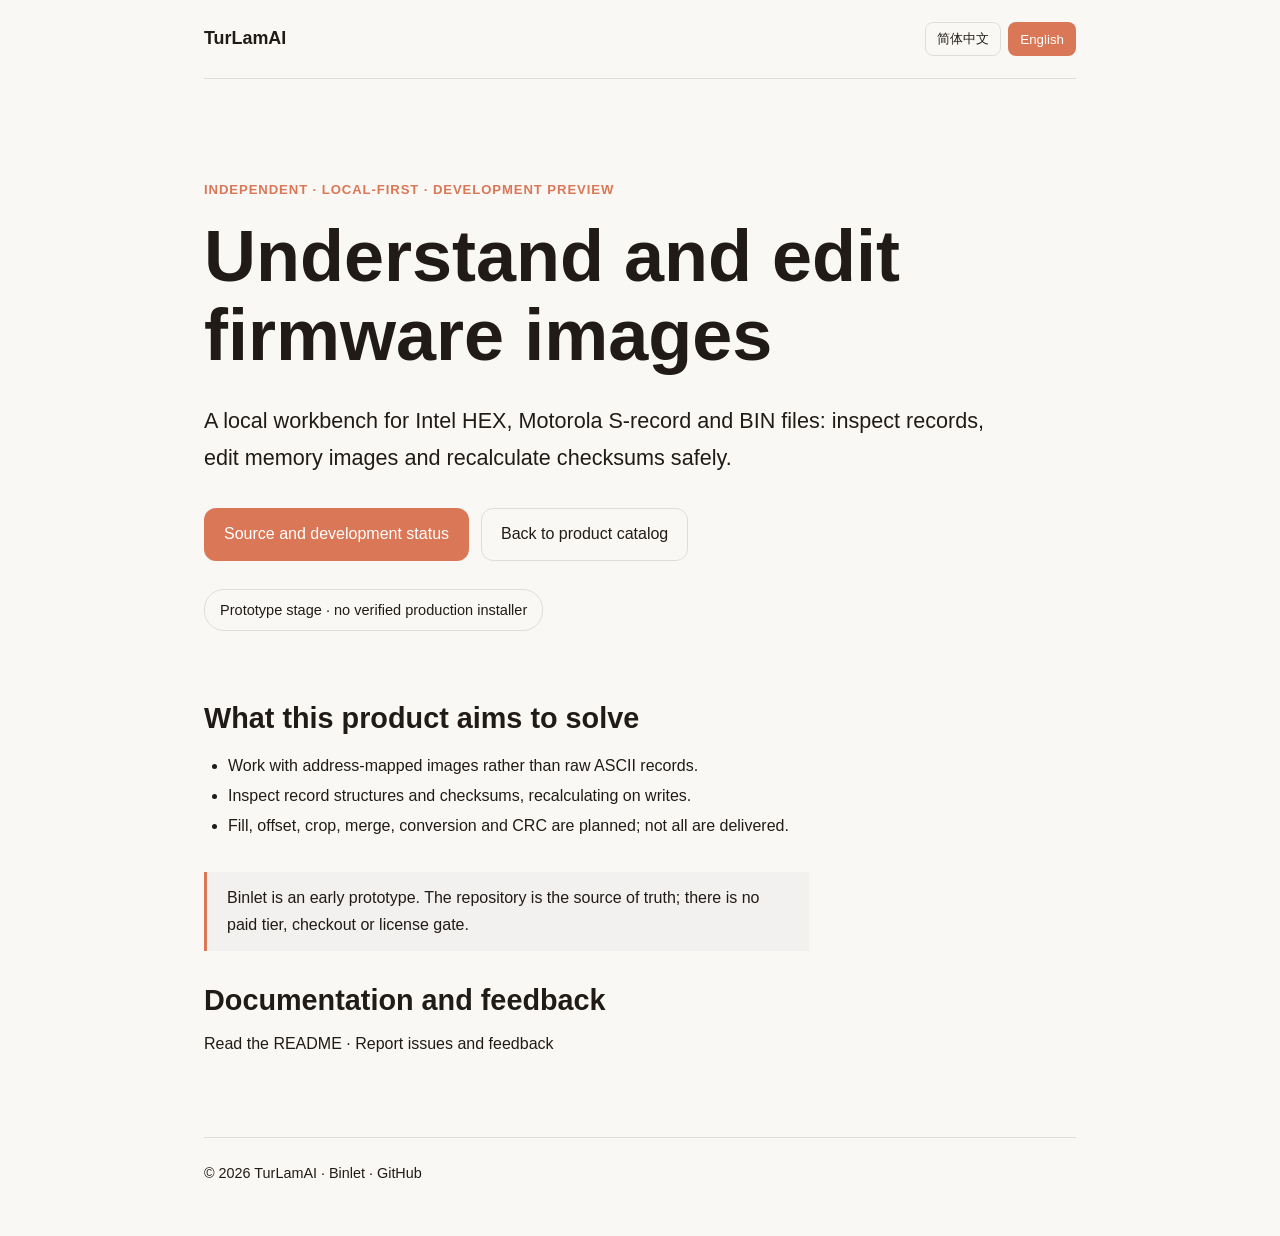
==== products/binlet/index.html @ 2355eacb "feat(site): launch Binlet product page under concise brand and URL" ====
<!DOCTYPE html>
<html lang="zh-CN" data-kit-id="binlet"><head><meta charset="utf-8"><meta name="viewport" content="width=device-width, initial-scale=1"><meta name="theme-color" content="#D97757">
<title>Binlet — Understand and edit firmware images</title><meta name="description" content="A local workbench for Intel HEX, Motorola S-record and BIN files: inspect records, edit memory images and recalculate checksums safely."><link rel="canonical" href="https://jrtx.site/products/binlet/"><meta property="og:type" content="website"><meta property="og:title" content="Binlet"><meta property="og:description" content="A local workbench for Intel HEX, Motorola S-record and BIN files: inspect records, edit memory images and recalculate checksums safely.">
<link rel="stylesheet" href="../../family.css"><link rel="stylesheet" href="../../site.css">
<style>body{min-height:100vh}.product-inner{max-width:920px;margin:auto;padding:0 24px}.product-nav{display:flex;align-items:center;justify-content:space-between;gap:24px;padding:22px 0;border-bottom:1px solid var(--kit-border, #ddd)}.product-nav a{text-decoration:none}.product-nav strong{font-size:1.12rem}.langs{display:flex;gap:7px}.langs button{border:1px solid var(--kit-border,#aaa);color:inherit;background:transparent;border-radius:8px;padding:7px 11px;cursor:pointer}.langs button[aria-pressed="true"]{background:var(--kit-accent,#d97757);color:white;border-color:transparent}.language-panel{padding:clamp(48px,8vw,100px) 0 80px}.language-panel[hidden]{display:none}.eyebrow{font-size:.82rem;letter-spacing:.07em;text-transform:uppercase;color:var(--kit-accent,#c46045);font-weight:600}.language-panel h1{font-size:clamp(2.3rem,6vw,4.5rem);line-height:1.1;max-width:18ch;margin:16px 0 28px}.lead{font-size:clamp(1.07rem,2vw,1.35rem);line-height:1.7;max-width:68ch}.actions{display:flex;gap:12px;flex-wrap:wrap;margin:32px 0 24px}.actions a{border:1px solid var(--kit-border,#aaa);border-radius:12px;padding:12px 19px;text-decoration:none}.actions .primary{background:var(--kit-accent,#d97757);border-color:transparent;color:#fff}.status{font-size:.91rem;display:inline-block;border:1px solid var(--kit-border,#aaa);border-radius:20px;padding:8px 15px;margin:4px 0 42px}.language-panel h2{font-size:clamp(1.35rem,3vw,1.8rem);margin:28px 0 14px}.language-panel ul{padding-left:24px;line-height:1.85;max-width:68ch}.notice{max-width:68ch;margin:32px 0;border-left:3px solid var(--kit-accent,#d97757);padding:12px 20px;line-height:1.7;background:rgba(128,128,128,.06)}.product-footer{border-top:1px solid var(--kit-border,#ddd);padding:24px 0 50px;font-size:.9rem}a:focus-visible,button:focus-visible{outline:3px solid var(--kit-accent,#d97757);outline-offset:3px}@media(prefers-reduced-motion:reduce){*{scroll-behavior:auto!important}}</style>
<script>try{document.documentElement.dataset.theme=localStorage.getItem("turlamai-theme")|| (matchMedia("(prefers-color-scheme: dark)").matches?"dark":"light")}catch(e){document.documentElement.dataset.theme="light"}</script>
</head><body><div class="product-inner"><header class="product-nav"><a href="https://jrtx.site/"><strong>TurLamAI</strong></a><nav class="langs" aria-label="Language"><button type="button" data-lang="zh" aria-pressed="true">简体中文</button><button type="button" data-lang="en" aria-pressed="false">English</button></nav></header><main>
<section class="language-panel" data-language="zh"><p class="eyebrow">独立开发 · 本地优先 · 开发预览</p><h1>看懂、检查并编辑固件镜像</h1><p class="lead">Intel HEX、Motorola S-record 与 BIN 的本地工作台。面向刷写与 Bootloader 开发：解释记录、规范化地址数据，并在编辑后重新计算校验。</p><div class="actions"><a class="primary" href="https://github.com/turlamai/imagebench">查看源码与进展</a><a class="secondary" href="https://jrtx.site/">返回产品目录</a></div><div class="status" role="status">原型开发阶段 · 暂无可验证的正式安装包</div><h2>这个产品想解决什么</h2><ul><li>把 HEX / S19 / BIN 当作地址映像，而不是原始文本来编辑。</li><li>检查记录结构与校验，编辑后重新计算对应格式。</li><li>计划支持填充、地址偏移、裁剪、合并、转换与 CRC；尚未全部交付。</li></ul><p class="notice">Binlet 仍处早期原型，功能以仓库中的实际代码为准。没有收费版、购买入口或试用门禁。</p><h2>文档与反馈</h2><p><a href="https://github.com/turlamai/imagebench/blob/main/README.zh-CN.md">阅读 README</a> · <a href="https://github.com/turlamai/imagebench/issues">提交问题与反馈</a></p></section>
<section class="language-panel" data-language="en"><p class="eyebrow">Independent · Local-first · Development preview</p><h1>Understand and edit firmware images</h1><p class="lead">A local workbench for Intel HEX, Motorola S-record and BIN files: inspect records, edit memory images and recalculate checksums safely.</p><div class="actions"><a class="primary" href="https://github.com/turlamai/imagebench">Source and development status</a><a class="secondary" href="https://jrtx.site/">Back to product catalog</a></div><div class="status" role="status">Prototype stage · no verified production installer</div><h2>What this product aims to solve</h2><ul><li>Work with address-mapped images rather than raw ASCII records.</li><li>Inspect record structures and checksums, recalculating on writes.</li><li>Fill, offset, crop, merge, conversion and CRC are planned; not all are delivered.</li></ul><p class="notice">Binlet is an early prototype. The repository is the source of truth; there is no paid tier, checkout or license gate.</p><h2>Documentation and feedback</h2><p><a href="https://github.com/turlamai/imagebench/blob/main/README.md">Read the README</a> · <a href="https://github.com/turlamai/imagebench/issues">Report issues and feedback</a></p></section>
</main><footer class="product-footer">© 2026 TurLamAI · Binlet · <a href="https://github.com/turlamai/imagebench">GitHub</a></footer></div>
<script>(function(){function apply(lang){document.documentElement.lang=lang==="zh"?"zh-CN":"en";document.querySelectorAll("[data-language]").forEach(x=>x.hidden=x.dataset.language!==lang);document.querySelectorAll("button[data-lang]").forEach(x=>x.setAttribute("aria-pressed",String(x.dataset.lang===lang)));try{localStorage.setItem("turlamai-product-lang",lang)}catch(e){}}document.querySelectorAll("button[data-lang]").forEach(b=>b.addEventListener("click",()=>apply(b.dataset.lang)));let initial="zh";try{initial=localStorage.getItem("turlamai-product-lang")||(navigator.language.toLowerCase().startsWith("zh")?"zh":"en")}catch(e){}apply(initial==="en"?"en":"zh")})();</script>
</body></html>
---- family.css ----
/* site-kit v1.0.3 — generated from github.com/turlamai/site-kit; do not edit per-site. */
/* ============================================================
   site-kit family.css — jrtx.site family design system
   Single source of truth: github.com/turlamai/site-kit
   Version stamp is prepended by sync.sh; do not edit per-site.
   ============================================================ */

/* ---------- Tokens ---------- */
:root {
    /* Family accent: one terracotta for the whole family. */
    --kit-accent: #D97757;
    --kit-accent-hover: #C25F3D;
    --kit-accent-strong: #A94E31;
    --kit-accent-soft: rgba(217, 119, 87, 0.12);
    --kit-accent-soft-strong: rgba(217, 119, 87, 0.22);
    --kit-on-accent: #FFFFFF;

    /* Warm neutrals, light theme (html[data-theme="light"] is the default). */
    --kit-bg: #FAF8F5;
    --kit-bg-elevated: #FFFFFF;
    --kit-surface: #F3EFE9;
    --kit-surface-2: #ECE6DD;
    --kit-text: #201B16;
    --kit-text-2: #5D554C;
    --kit-text-3: #8A8177;
    --kit-border: rgba(32, 27, 22, 0.12);
    --kit-border-strong: rgba(32, 27, 22, 0.24);
    --kit-shadow: 0 1px 2px rgba(32, 27, 22, 0.05), 0 8px 24px rgba(32, 27, 22, 0.07);
    --kit-shadow-lift: 0 2px 4px rgba(32, 27, 22, 0.06), 0 16px 40px rgba(32, 27, 22, 0.12);

    --kit-font-display: "Newsreader", "Songti SC", "Noto Serif SC", Georgia, serif;
    --kit-font-sans: "Inter", -apple-system, BlinkMacSystemFont, "Segoe UI",
        "PingFang SC", "Hiragino Sans GB", "Microsoft YaHei", "Noto Sans CJK SC", sans-serif;
    --kit-font-mono: ui-monospace, "SF Mono", "Cascadia Code", "JetBrains Mono",
        Consolas, "Liberation Mono", monospace;

    --kit-radius-s: 8px;
    --kit-radius-m: 12px;
    --kit-radius-l: 16px;
    --kit-nav-height: 60px;
    --kit-content-width: 1080px;
    --kit-prose-width: 720px;
}

html[data-theme="dark"] {
    --kit-accent: #E08A6B;
    --kit-accent-hover: #E89E82;
    --kit-accent-strong: #D97757;
    --kit-accent-soft: rgba(224, 138, 107, 0.14);
    --kit-accent-soft-strong: rgba(224, 138, 107, 0.26);
    --kit-on-accent: #1D120C;

    --kit-bg: #16120F;
    --kit-bg-elevated: #1F1A16;
    --kit-surface: #262019;
    --kit-surface-2: #2E2721;
    --kit-text: #F1ECE5;
    --kit-text-2: #A89F93;
    --kit-text-3: #7A7166;
    --kit-border: rgba(241, 236, 229, 0.13);
    --kit-border-strong: rgba(241, 236, 229, 0.26);
    --kit-shadow: 0 1px 2px rgba(0, 0, 0, 0.4), 0 8px 24px rgba(0, 0, 0, 0.35);
    --kit-shadow-lift: 0 2px 4px rgba(0, 0, 0, 0.4), 0 16px 40px rgba(0, 0, 0, 0.5);
}

/* ---------- Reset & base ---------- */
*, *::before, *::after { box-sizing: border-box; }

/* Component display declarations (kit-btn etc.) beat the UA [hidden] rule;
   language blocks and other hidden content rely on this staying absolute. */
[hidden] { display: none !important; }

html {
    -webkit-text-size-adjust: 100%;
    scroll-behavior: smooth;
    scroll-padding-top: calc(var(--kit-nav-height) + 16px);
}

body {
    margin: 0;
    font-family: var(--kit-font-sans);
    font-size: 16px;
    line-height: 1.65;
    color: var(--kit-text);
    background: var(--kit-bg);
    -webkit-font-smoothing: antialiased;
    text-rendering: optimizeLegibility;
}

/* Family-wide link policy: never the browser-default blue underline.
   Inline links inherit text color and gain an accent underline on hover;
   navigation and button links are styled by their components. */
a {
    color: inherit;
    text-decoration: none;
    transition: color 0.15s ease;
}
a:hover { color: var(--kit-accent); }
.prose a, .kit-rich a {
    color: var(--kit-accent-strong);
    text-decoration: underline;
    text-decoration-color: var(--kit-accent-soft-strong);
    text-underline-offset: 3px;
    text-decoration-thickness: 1.5px;
}
.prose a:hover, .kit-rich a:hover { text-decoration-color: currentColor; }

img, svg, video { max-width: 100%; height: auto; display: block; }

h1, h2, h3, h4 { margin: 0; font-weight: 600; line-height: 1.2; }
p { margin: 0; }

code, pre, kbd {
    font-family: var(--kit-font-mono);
    font-size: 0.92em;
}

pre {
    background: var(--kit-surface);
    border: 1px solid var(--kit-border);
    border-radius: var(--kit-radius-m);
    padding: 16px 20px;
    overflow-x: auto;
    line-height: 1.55;
}
pre code { background: none; padding: 0; font-size: 1em; }
code {
    background: var(--kit-surface);
    border-radius: 5px;
    padding: 0.15em 0.4em;
}

::selection { background: var(--kit-accent-soft-strong); }

:focus-visible {
    outline: 2px solid var(--kit-accent);
    outline-offset: 2px;
    border-radius: 4px;
}

@media (prefers-reduced-motion: reduce) {
    html { scroll-behavior: auto; }
    *, *::before, *::after {
        animation-duration: 0.01ms !important;
        transition-duration: 0.01ms !important;
    }
}

/* ---------- Layout primitives ---------- */
.kit-container {
    width: min(var(--kit-content-width), 100% - 48px);
    margin-inline: auto;
}

.kit-section { padding: 96px 0; }
.kit-section--tight { padding: 64px 0; }
@media (max-width: 720px) {
    .kit-section { padding: 64px 0; }
    .kit-section--tight { padding: 48px 0; }
}

.kit-section--alt {
    background: var(--kit-bg-elevated);
    border-block: 1px solid var(--kit-border);
}

/* Section header: eyebrow + display title + lead */
.kit-kicker {
    display: block;
    font-size: 12.5px;
    font-weight: 600;
    letter-spacing: 0.09em;
    text-transform: uppercase;
    color: var(--kit-accent-strong);
    margin-bottom: 14px;
}
html[data-theme="dark"] .kit-kicker { color: var(--kit-accent); }

.kit-h2 {
    font-family: var(--kit-font-display);
    font-size: clamp(1.9rem, 3.6vw, 2.6rem);
    font-weight: 500;
    letter-spacing: -0.01em;
    line-height: 1.15;
    max-width: 22ch;
}

.kit-lead {
    margin-top: 18px;
    font-size: 17.5px;
    line-height: 1.7;
    color: var(--kit-text-2);
    max-width: 56ch;
}

/* ---------- Navigation ---------- */
.kit-nav {
    position: sticky;
    top: 0;
    z-index: 50;
    height: var(--kit-nav-height);
    background: color-mix(in srgb, var(--kit-bg) 82%, transparent);
    -webkit-backdrop-filter: saturate(1.4) blur(14px);
    backdrop-filter: saturate(1.4) blur(14px);
    border-bottom: 1px solid var(--kit-border);
}
.kit-nav-inner {
    height: 100%;
    display: flex;
    align-items: center;
    gap: 28px;
}
.kit-brand {
    display: flex;
    align-items: center;
    gap: 10px;
    font-weight: 650;
    font-size: 16.5px;
    letter-spacing: -0.01em;
    color: var(--kit-text);
}
.kit-brand:hover { color: var(--kit-text); }
.kit-brand-mark {
    width: 24px;
    height: 24px;
    border-radius: 6px;
    flex: none;
}
.kit-nav-links {
    display: flex;
    align-items: center;
    gap: 22px;
    margin-left: auto;
}
.kit-nav-links a {
    font-size: 14px;
    font-weight: 500;
    color: var(--kit-text-2);
}
.kit-nav-links a:hover { color: var(--kit-text); }

.kit-nav-actions {
    display: flex;
    align-items: center;
    gap: 8px;
    margin-left: 8px;
    padding-left: 20px;
    border-left: 1px solid var(--kit-border);
}

@media (max-width: 760px) {
    .kit-nav-links { display: none; }
    .kit-nav-actions { margin-left: auto; padding-left: 0; border-left: none; }
}

/* Icon buttons in nav (theme toggle, GitHub) */
.kit-icon-btn {
    display: inline-flex;
    align-items: center;
    justify-content: center;
    width: 34px;
    height: 34px;
    border: 1px solid var(--kit-border);
    border-radius: 9px;
    background: transparent;
    color: var(--kit-text-2);
    cursor: pointer;
    transition: color 0.15s ease, border-color 0.15s ease, background 0.15s ease;
}
.kit-icon-btn:hover {
    color: var(--kit-text);
    border-color: var(--kit-border-strong);
    background: var(--kit-surface);
}
.kit-icon-btn svg { width: 17px; height: 17px; }

/* ---------- Language dropdown ---------- */
.kit-lang { position: relative; }
.kit-lang-btn {
    display: inline-flex;
    align-items: center;
    gap: 6px;
    height: 34px;
    padding: 0 12px;
    border: 1px solid var(--kit-border);
    border-radius: 9px;
    background: transparent;
    color: var(--kit-text-2);
    font-family: inherit;
    font-size: 13px;
    font-weight: 500;
    cursor: pointer;
    transition: color 0.15s ease, border-color 0.15s ease, background 0.15s ease;
}
.kit-lang-btn:hover {
    color: var(--kit-text);
    border-color: var(--kit-border-strong);
    background: var(--kit-surface);
}
.kit-lang-btn svg { width: 14px; height: 14px; opacity: 0.7; }

.kit-lang-menu {
    position: absolute;
    top: calc(100% + 6px);
    right: 0;
    min-width: 140px;
    margin: 0;
    padding: 6px;
    list-style: none;
    background: var(--kit-bg-elevated);
    border: 1px solid var(--kit-border);
    border-radius: var(--kit-radius-m);
    box-shadow: var(--kit-shadow-lift);
    display: none;
}
.kit-lang.kit-open .kit-lang-menu { display: block; }
.kit-lang-menu button {
    display: flex;
    align-items: center;
    justify-content: space-between;
    gap: 12px;
    width: 100%;
    padding: 8px 12px;
    border: 0;
    border-radius: 8px;
    background: transparent;
    color: var(--kit-text);
    font-family: inherit;
    font-size: 13.5px;
    cursor: pointer;
}
.kit-lang-menu button:hover { background: var(--kit-surface); }
.kit-lang-menu button[aria-current="true"] { color: var(--kit-accent-strong); font-weight: 600; }
html[data-theme="dark"] .kit-lang-menu button[aria-current="true"] { color: var(--kit-accent); }
.kit-lang-menu button[aria-current="true"]::after { content: "✓"; font-size: 12px; }

/* ---------- Buttons ---------- */
.kit-btn {
    display: inline-flex;
    align-items: center;
    justify-content: center;
    gap: 9px;
    height: 46px;
    padding: 0 22px;
    border-radius: var(--kit-radius-m);
    border: 1px solid transparent;
    font-family: inherit;
    font-size: 15px;
    font-weight: 600;
    letter-spacing: 0.01em;
    cursor: pointer;
    transition: background 0.15s ease, border-color 0.15s ease, color 0.15s ease,
        transform 0.15s ease, box-shadow 0.15s ease;
    white-space: nowrap;
}
.kit-btn svg { width: 17px; height: 17px; }

.kit-btn--primary {
    background: var(--kit-accent);
    color: var(--kit-on-accent);
    box-shadow: 0 1px 2px rgba(0, 0, 0, 0.12), inset 0 1px 0 rgba(255, 255, 255, 0.14);
}
.kit-btn--primary:hover {
    background: var(--kit-accent-hover);
    color: var(--kit-on-accent);
    transform: translateY(-1px);
    box-shadow: 0 4px 14px var(--kit-accent-soft-strong);
}
.kit-btn--primary:active { transform: translateY(0); }

.kit-btn--secondary {
    background: var(--kit-bg-elevated);
    border-color: var(--kit-border-strong);
    color: var(--kit-text);
}
.kit-btn--secondary:hover {
    border-color: var(--kit-accent);
    color: var(--kit-accent-strong);
    transform: translateY(-1px);
}
html[data-theme="dark"] .kit-btn--secondary:hover { color: var(--kit-accent); }

.kit-btn--ghost {
    background: transparent;
    color: var(--kit-accent-strong);
    padding: 0 10px;
    height: 42px;
}
html[data-theme="dark"] .kit-btn--ghost { color: var(--kit-accent); }
.kit-btn--ghost:hover { color: var(--kit-accent-hover); }
.kit-btn--ghost .kit-btn-arrow { transition: transform 0.15s ease; }
.kit-btn--ghost:hover .kit-btn-arrow { transform: translateX(3px); }

.kit-btn-row {
    display: flex;
    align-items: center;
    flex-wrap: wrap;
    gap: 14px;
}

/* ---------- Download split-button + platform menu ---------- */
.kit-dl { position: relative; display: inline-flex; }
.kit-dl .kit-btn--primary { border-top-right-radius: 0; border-bottom-right-radius: 0; }
.kit-dl-caret {
    display: inline-flex;
    align-items: center;
    justify-content: center;
    width: 34px;
    height: 46px;
    margin-left: -1px;
    border: 0;
    border-radius: 0 var(--kit-radius-m) var(--kit-radius-m) 0;
    background: var(--kit-accent);
    color: var(--kit-on-accent);
    cursor: pointer;
    transition: background 0.15s ease;
}
.kit-dl-caret:hover { background: var(--kit-accent-hover); }
.kit-dl-caret svg { width: 14px; height: 14px; }

.kit-dl-menu {
    position: absolute;
    top: calc(100% + 8px);
    left: 0;
    min-width: 280px;
    margin: 0;
    padding: 6px;
    list-style: none;
    background: var(--kit-bg-elevated);
    border: 1px solid var(--kit-border);
    border-radius: var(--kit-radius-l);
    box-shadow: var(--kit-shadow-lift);
    display: none;
    z-index: 40;
}
.kit-dl.kit-open .kit-dl-menu { display: block; }
.kit-dl-menu a {
    display: flex;
    align-items: center;
    gap: 12px;
    padding: 10px 14px;
    border-radius: 10px;
    color: var(--kit-text);
}
.kit-dl-menu a:hover { background: var(--kit-surface); color: var(--kit-text); }
.kit-dl-menu .kit-dl-os { font-weight: 600; font-size: 14px; flex: 1; }
.kit-dl-menu .kit-dl-kind {
    font-size: 11.5px;
    color: var(--kit-text-3);
    font-family: var(--kit-font-mono);
}
.kit-dl-menu .kit-dl-note {
    padding: 8px 14px 6px;
    font-size: 12px;
    color: var(--kit-text-3);
    border-top: 1px solid var(--kit-border);
    margin-top: 6px;
}

/* ---------- Hero ---------- */
.kit-hero {
    padding: 108px 0 88px;
    text-align: center;
    position: relative;
}
@media (max-width: 720px) { .kit-hero { padding: 72px 0 56px; } }

.kit-hero .kit-eyebrow {
    display: inline-flex;
    align-items: center;
    gap: 8px;
    font-size: 13px;
    font-weight: 600;
    letter-spacing: 0.05em;
    color: var(--kit-accent-strong);
    background: var(--kit-accent-soft);
    border: 1px solid var(--kit-accent-soft-strong);
    border-radius: 999px;
    padding: 7px 16px;
    margin-bottom: 28px;
}
html[data-theme="dark"] .kit-hero .kit-eyebrow { color: var(--kit-accent); }

.kit-hero h1 {
    font-family: var(--kit-font-display);
    font-size: clamp(2.7rem, 6.4vw, 4.4rem);
    font-weight: 500;
    letter-spacing: -0.015em;
    line-height: 1.06;
    margin-inline: auto;
    max-width: 18ch;
    text-wrap: balance;
}

.kit-hero .kit-lead {
    margin: 24px auto 0;
    font-size: 18.5px;
    max-width: 58ch;
    text-wrap: pretty;
}

.kit-hero .kit-btn-row { justify-content: center; margin-top: 36px; }

.kit-hero .kit-hero-meta {
    margin-top: 18px;
    font-size: 13.5px;
    color: var(--kit-text-3);
}

/* ---------- Feature grid & cards ---------- */
.kit-grid {
    display: grid;
    grid-template-columns: repeat(auto-fit, minmax(280px, 1fr));
    gap: 18px;
}
.kit-grid--3 { grid-template-columns: repeat(3, 1fr); }
.kit-grid--2 { grid-template-columns: repeat(2, 1fr); }
@media (max-width: 960px) {
    .kit-grid--3, .kit-grid--2 { grid-template-columns: repeat(2, 1fr); }
}
@media (max-width: 640px) {
    .kit-grid--3, .kit-grid--2 { grid-template-columns: 1fr; }
}

.kit-card {
    background: var(--kit-bg-elevated);
    border: 1px solid var(--kit-border);
    border-radius: var(--kit-radius-l);
    padding: 26px 26px 24px;
    transition: box-shadow 0.2s ease, transform 0.2s ease, border-color 0.2s ease;
}
.kit-card:hover {
    box-shadow: var(--kit-shadow);
    transform: translateY(-2px);
    border-color: var(--kit-border-strong);
}
.kit-card h3 {
    font-size: 16.5px;
    font-weight: 650;
    letter-spacing: -0.01em;
    margin-bottom: 8px;
}
.kit-card p {
    font-size: 14.5px;
    line-height: 1.6;
    color: var(--kit-text-2);
}
.kit-card-icon {
    display: inline-flex;
    align-items: center;
    justify-content: center;
    width: 40px;
    height: 40px;
    border-radius: 11px;
    background: var(--kit-accent-soft);
    color: var(--kit-accent-strong);
    margin-bottom: 16px;
}
html[data-theme="dark"] .kit-card-icon { color: var(--kit-accent); }
.kit-card-icon svg { width: 20px; height: 20px; }

/* ---------- Platform chips ---------- */
.kit-platforms {
    display: flex;
    flex-wrap: wrap;
    gap: 12px;
}
.kit-platform-chip {
    display: inline-flex;
    align-items: center;
    gap: 10px;
    padding: 12px 20px;
    border: 1px solid var(--kit-border);
    border-radius: var(--kit-radius-m);
    background: var(--kit-bg-elevated);
    font-size: 14px;
    font-weight: 600;
}
.kit-platform-chip svg { width: 18px; height: 18px; color: var(--kit-text-2); }
.kit-platform-chip small {
    font-weight: 500;
    color: var(--kit-text-3);
    font-size: 12px;
}

/* ---------- Steps ---------- */
.kit-steps {
    display: grid;
    grid-template-columns: repeat(auto-fit, minmax(240px, 1fr));
    gap: 28px;
    counter-reset: kit-step;
}
.kit-step { position: relative; }
.kit-step::before {
    counter-increment: kit-step;
    content: counter(kit-step, decimal-leading-zero);
    font-family: var(--kit-font-display);
    font-size: 30px;
    font-weight: 500;
    color: var(--kit-accent);
    opacity: 0.85;
    display: block;
    margin-bottom: 12px;
}
.kit-step h3 { font-size: 15.5px; font-weight: 650; margin-bottom: 6px; }
.kit-step p { font-size: 14px; color: var(--kit-text-2); line-height: 1.6; }

/* ---------- Footer ---------- */
.kit-footer {
    border-top: 1px solid var(--kit-border);
    background: var(--kit-bg-elevated);
    padding: 56px 0 40px;
    font-size: 14px;
}
.kit-footer-grid {
    display: grid;
    grid-template-columns: 1.4fr 1fr 1fr 1fr;
    gap: 40px;
}
@media (max-width: 820px) { .kit-footer-grid { grid-template-columns: 1fr 1fr; } }
@media (max-width: 520px) { .kit-footer-grid { grid-template-columns: 1fr; } }

.kit-footer .kit-brand { font-size: 15px; }
.kit-footer-tagline {
    margin-top: 12px;
    color: var(--kit-text-2);
    font-size: 13.5px;
    line-height: 1.6;
    max-width: 34ch;
}
.kit-footer h4 {
    font-size: 12px;
    font-weight: 600;
    letter-spacing: 0.08em;
    text-transform: uppercase;
    color: var(--kit-text-3);
    margin-bottom: 14px;
}
.kit-footer ul {
    list-style: none;
    margin: 0;
    padding: 0;
    display: grid;
    gap: 9px;
}
.kit-footer a { color: var(--kit-text-2); font-size: 13.5px; }
.kit-footer a:hover { color: var(--kit-accent); }
.kit-footer-bottom {
    margin-top: 44px;
    padding-top: 22px;
    border-top: 1px solid var(--kit-border);
    display: flex;
    flex-wrap: wrap;
    gap: 16px;
    align-items: center;
    justify-content: space-between;
    color: var(--kit-text-3);
    font-size: 12.5px;
}

/* ---------- Prose (long-form / book pages) ---------- */
.kit-prose {
    max-width: var(--kit-prose-width);
    margin-inline: auto;
    font-size: 16.5px;
}
.kit-prose h1, .kit-prose h2, .kit-prose h3 {
    font-family: var(--kit-font-display);
    font-weight: 500;
    letter-spacing: -0.01em;
    margin: 1.8em 0 0.6em;
}
.kit-prose h1 { font-size: 2.2rem; }
.kit-prose h2 { font-size: 1.7rem; }
.kit-prose h3 { font-size: 1.3rem; }
.kit-prose p, .kit-prose ul, .kit-prose ol { margin: 0 0 1em; color: var(--kit-text); }
.kit-prose li { margin-bottom: 0.4em; }
.kit-prose blockquote {
    margin: 1.4em 0;
    padding: 4px 20px;
    border-left: 3px solid var(--kit-accent);
    color: var(--kit-text-2);
}

/* ---------- Status badge (preview / license line) ---------- */
.kit-badge {
    display: inline-flex;
    align-items: center;
    gap: 7px;
    font-size: 12.5px;
    font-weight: 600;
    letter-spacing: 0.02em;
    padding: 5px 12px;
    border-radius: 999px;
    background: var(--kit-surface);
    border: 1px solid var(--kit-border);
    color: var(--kit-text-2);
}
.kit-badge::before {
    content: "";
    width: 6px;
    height: 6px;
    border-radius: 50%;
    background: var(--kit-accent);
}

/* ---------- Utilities ---------- */
.kit-text-2 { color: var(--kit-text-2); }
.kit-text-3 { color: var(--kit-text-3); }
.kit-mono { font-family: var(--kit-font-mono); }
.kit-hidden { display: none !important; }

/* Accent word inside a split display headline */
.kit-accent-word { color: var(--kit-accent-strong); }
html[data-theme="dark"] .kit-accent-word { color: var(--kit-accent); }

/* Tiny metadata chip (e.g. the framework layer a product is built on) */
.kit-chip {
    display: inline-block;
    font-size: 11px;
    font-weight: 600;
    letter-spacing: 0.02em;
    padding: 2.5px 9px;
    border-radius: 999px;
    background: var(--kit-surface-2);
    color: var(--kit-text-2);
}
---- site.css ----
/* ============================================================
   TurLamAI portal site.css — per-site sections only.
   Shared frame lives in family.css (site-kit); do not duplicate.
   ============================================================ */

/* ---------- Section rhythm ---------- */
.portal-section { padding: 76px 0 64px; scroll-margin-top: 40px; }
.portal-section--alt {
    background: var(--kit-bg-elevated);
    border-block: 1px solid var(--kit-border);
}
.portal-section .section-header { margin-bottom: 44px; }
.portal-section .kit-h2 { max-width: none; }
.portal-section .kit-lead { margin-top: 14px; }

/* ---------- Work groups ---------- */
.work-group { margin-bottom: 56px; }
.work-group:last-child { margin-bottom: 0; }
.work-group-title {
    display: flex;
    align-items: center;
    gap: 10px;
    font-size: 1em;
    font-weight: 600;
    color: var(--kit-text-2);
    margin: 0 0 18px;
}
.work-group-title::before {
    content: "";
    flex-shrink: 0;
    width: 8px;
    height: 8px;
    border-radius: 2px;
    background: var(--kit-accent);
}
.work-group-title::after {
    content: "";
    flex: 1;
    height: 1px;
    background: var(--kit-border);
}

/* ---------- Product cards ---------- */
.product-grid { display: grid; gap: 20px; }
.product-grid--2 { grid-template-columns: repeat(2, 1fr); }
.product-grid--2 .product-card:last-child:nth-child(odd) { grid-column: 1 / -1; }
.product-grid--2 .product-card--wide { grid-column: 1 / -1; }

.product-card {
    display: flex;
    flex-direction: column;
    padding: 26px 28px;
    background: var(--kit-bg-elevated);
    border: 1px solid var(--kit-border);
    border-radius: var(--kit-radius-l);
    transition: box-shadow 0.2s ease, transform 0.2s ease, border-color 0.2s ease;
}
.product-card:hover {
    border-color: var(--kit-border-strong);
    box-shadow: var(--kit-shadow);
    transform: translateY(-2px);
}
.product-name-row { display: flex; align-items: center; gap: 10px; flex-wrap: wrap; }
.product-name {
    font-family: var(--kit-font-sans);
    font-size: 1.15em;
    font-weight: 700;
    letter-spacing: -0.01em;
    margin: 0;
}
.product-tagline { font-size: 1.02em; font-weight: 600; color: var(--kit-text); margin: 8px 0 10px; line-height: 1.4; }
.product-desc { font-size: 0.92em; color: var(--kit-text-2); line-height: 1.65; margin: 0 0 6px; }
.product-cta {
    display: inline-block;
    margin-top: auto;
    padding-top: 14px;
    color: var(--kit-accent-strong);
    font-size: 0.9em;
    font-weight: 600;
    transition: transform 0.15s ease;
}
html[data-theme="dark"] .product-cta { color: var(--kit-accent); }
.product-card:hover .product-cta { transform: translateX(3px); }

.product-card--wide { flex-direction: row; align-items: center; gap: 36px; padding: 30px 34px; }
.product-card--wide .product-wide-head { flex-shrink: 0; }
.product-card--wide .product-name { font-size: 1.3em; }
.product-card--wide .product-tagline { margin: 6px 0 0; }
.product-card--wide .product-desc { flex: 1; margin-bottom: 0; }
.product-card--wide .product-cta { margin-top: 0; padding-top: 0; flex-shrink: 0; }

/* ---------- WeChat funnel ---------- */
.wechat-layout { display: flex; align-items: center; justify-content: center; gap: 56px; }
.wechat-points { max-width: 460px; display: flex; flex-direction: column; gap: 26px; }
.wechat-point { display: flex; gap: 14px; }
.wechat-point-dot {
    flex-shrink: 0;
    width: 8px;
    height: 8px;
    border-radius: 50%;
    background: var(--kit-accent);
    margin-top: 9px;
}
.wechat-point h3 { font-size: 1.05em; margin: 0 0 4px; }
.wechat-point p { font-size: 0.9em; color: var(--kit-text-2); line-height: 1.6; margin: 0; }
.wechat-qr-card {
    flex-shrink: 0;
    background: var(--kit-bg-elevated);
    border: 1px solid var(--kit-border);
    border-radius: var(--kit-radius-l);
    padding: 28px;
    text-align: center;
    box-shadow: var(--kit-shadow);
}
.wechat-qr-card img { display: block; width: 208px; height: 208px; border-radius: 12px; }
.wechat-qr-title { font-weight: 600; font-size: 0.95em; margin: 16px 0 0; }
.wechat-qr-sub { font-size: 0.8em; color: var(--kit-text-3); margin: 4px 0 0; }

/* ---------- OSS cards ---------- */
.oss-grid { display: grid; grid-template-columns: repeat(auto-fill, minmax(300px, 1fr)); gap: 16px; }
.oss-card {
    display: flex;
    flex-direction: column;
    gap: 10px;
    padding: 20px 22px;
    background: var(--kit-bg-elevated);
    border: 1px solid var(--kit-border);
    border-radius: var(--kit-radius-l);
    transition: box-shadow 0.2s ease, transform 0.2s ease, border-color 0.2s ease;
}
.oss-card:hover {
    border-color: var(--kit-border-strong);
    box-shadow: var(--kit-shadow);
    transform: translateY(-2px);
}
.oss-head { display: flex; align-items: center; gap: 8px; }
.oss-name { font-size: 1.05em; font-weight: 700; margin: 0; margin-right: auto; }
.oss-desc { font-size: 0.88em; color: var(--kit-text-2); line-height: 1.6; margin: 0; }

/* ---------- Responsive ---------- */
@media (max-width: 1000px) {
    .product-grid--2 { grid-template-columns: repeat(2, 1fr); }
    .product-card--wide { flex-direction: column; align-items: flex-start; gap: 0; }
    .product-card--wide .product-wide-head { margin-bottom: 12px; }
    .product-card--wide .product-desc { margin-bottom: 4px; }
    .product-card--wide .product-cta { margin-top: auto; padding-top: 14px; }
}
@media (max-width: 768px) {
    .portal-section { padding: 48px 0 40px; }
    .work-group { margin-bottom: 44px; }
    .product-grid--2 { grid-template-columns: 1fr; }
    .wechat-layout { flex-direction: column; gap: 36px; }
    .wechat-points { max-width: 100%; }
}
@media (max-width: 480px) {
    .kit-hero h1 { font-size: clamp(1.75rem, 7.5vw, 2rem); }
    .oss-grid { grid-template-columns: minmax(0, 1fr); }
}

/* ---------- Icon visibility per theme ---------- */
html[data-theme="light"] .kit-icon-moon { display: none; }
html[data-theme="dark"] .kit-icon-sun { display: none; }
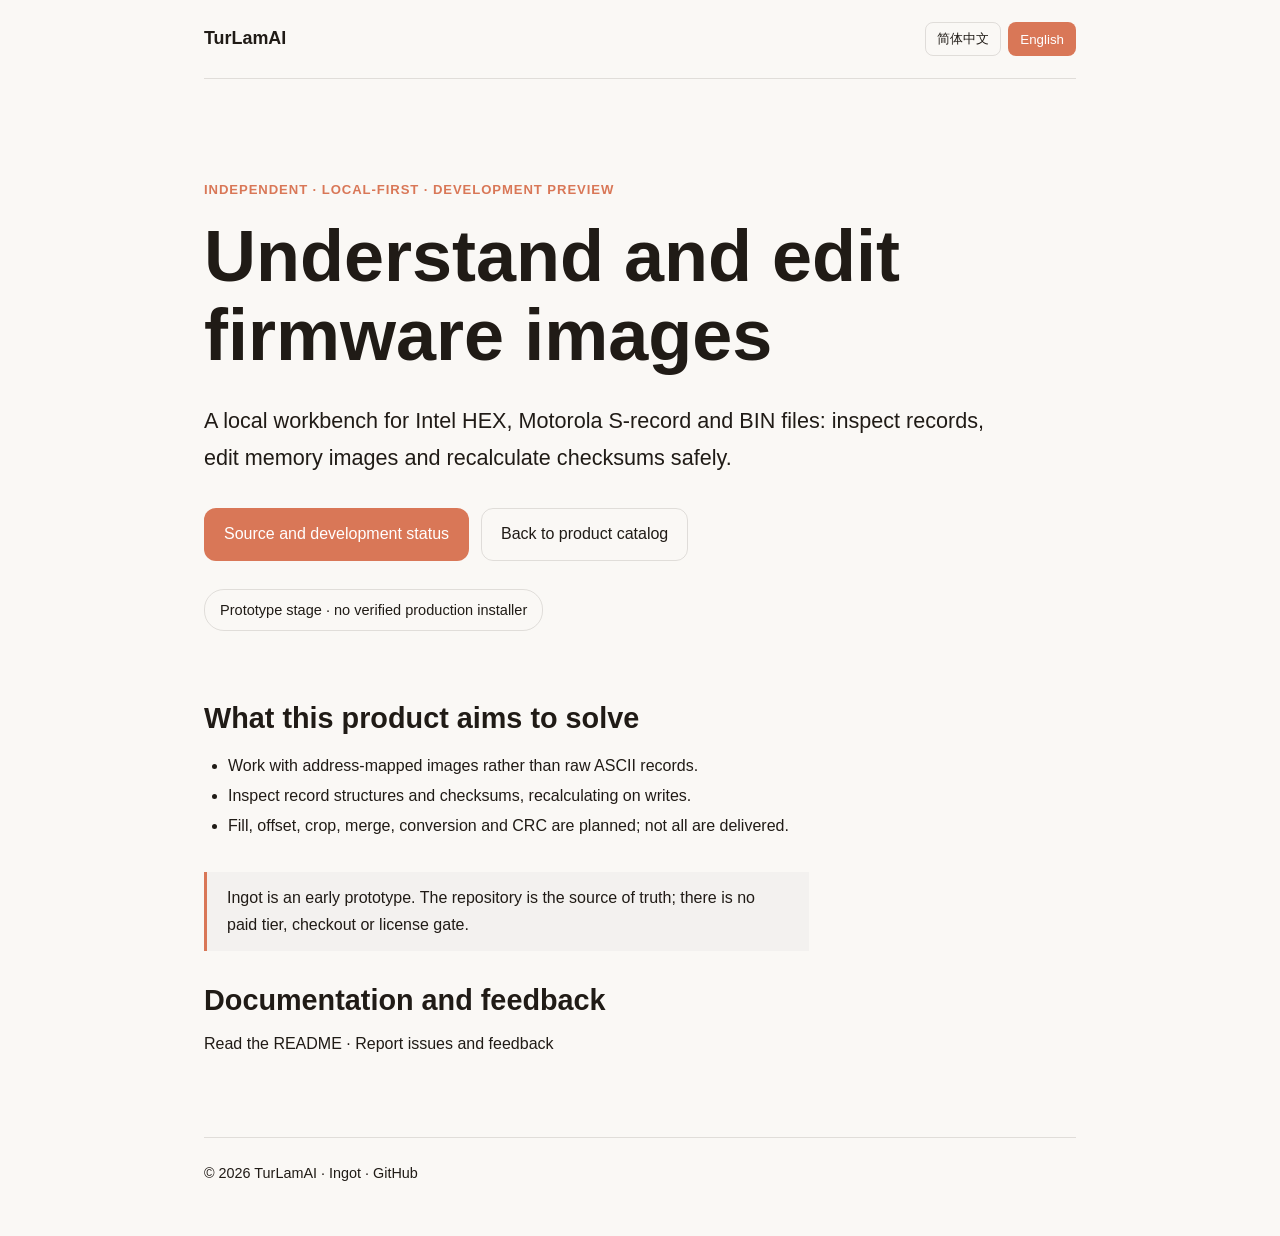
==== commit 089bbc1a: "rename: Binlet product renamed to Ingot - products/binlet/ moved to products/ingot/ with brand, slug" ====
--- a/products/binlet/index.html
+++ b/products/binlet/index.html
@@ -1,12 +1,20 @@
-<!DOCTYPE html>
-<html lang="zh-CN" data-kit-id="binlet"><head><meta charset="utf-8"><meta name="viewport" content="width=device-width, initial-scale=1"><meta name="theme-color" content="#D97757">
-<title>Binlet — Understand and edit firmware images</title><meta name="description" content="A local workbench for Intel HEX, Motorola S-record and BIN files: inspect records, edit memory images and recalculate checksums safely."><link rel="canonical" href="https://jrtx.site/products/binlet/"><meta property="og:type" content="website"><meta property="og:title" content="Binlet"><meta property="og:description" content="A local workbench for Intel HEX, Motorola S-record and BIN files: inspect records, edit memory images and recalculate checksums safely.">
-<link rel="stylesheet" href="../../family.css"><link rel="stylesheet" href="../../site.css">
-<style>body{min-height:100vh}.product-inner{max-width:920px;margin:auto;padding:0 24px}.product-nav{display:flex;align-items:center;justify-content:space-between;gap:24px;padding:22px 0;border-bottom:1px solid var(--kit-border, #ddd)}.product-nav a{text-decoration:none}.product-nav strong{font-size:1.12rem}.langs{display:flex;gap:7px}.langs button{border:1px solid var(--kit-border,#aaa);color:inherit;background:transparent;border-radius:8px;padding:7px 11px;cursor:pointer}.langs button[aria-pressed="true"]{background:var(--kit-accent,#d97757);color:white;border-color:transparent}.language-panel{padding:clamp(48px,8vw,100px) 0 80px}.language-panel[hidden]{display:none}.eyebrow{font-size:.82rem;letter-spacing:.07em;text-transform:uppercase;color:var(--kit-accent,#c46045);font-weight:600}.language-panel h1{font-size:clamp(2.3rem,6vw,4.5rem);line-height:1.1;max-width:18ch;margin:16px 0 28px}.lead{font-size:clamp(1.07rem,2vw,1.35rem);line-height:1.7;max-width:68ch}.actions{display:flex;gap:12px;flex-wrap:wrap;margin:32px 0 24px}.actions a{border:1px solid var(--kit-border,#aaa);border-radius:12px;padding:12px 19px;text-decoration:none}.actions .primary{background:var(--kit-accent,#d97757);border-color:transparent;color:#fff}.status{font-size:.91rem;display:inline-block;border:1px solid var(--kit-border,#aaa);border-radius:20px;padding:8px 15px;margin:4px 0 42px}.language-panel h2{font-size:clamp(1.35rem,3vw,1.8rem);margin:28px 0 14px}.language-panel ul{padding-left:24px;line-height:1.85;max-width:68ch}.notice{max-width:68ch;margin:32px 0;border-left:3px solid var(--kit-accent,#d97757);padding:12px 20px;line-height:1.7;background:rgba(128,128,128,.06)}.product-footer{border-top:1px solid var(--kit-border,#ddd);padding:24px 0 50px;font-size:.9rem}a:focus-visible,button:focus-visible{outline:3px solid var(--kit-accent,#d97757);outline-offset:3px}@media(prefers-reduced-motion:reduce){*{scroll-behavior:auto!important}}</style>
-<script>try{document.documentElement.dataset.theme=localStorage.getItem("turlamai-theme")|| (matchMedia("(prefers-color-scheme: dark)").matches?"dark":"light")}catch(e){document.documentElement.dataset.theme="light"}</script>
-</head><body><div class="product-inner"><header class="product-nav"><a href="https://jrtx.site/"><strong>TurLamAI</strong></a><nav class="langs" aria-label="Language"><button type="button" data-lang="zh" aria-pressed="true">简体中文</button><button type="button" data-lang="en" aria-pressed="false">English</button></nav></header><main>
-<section class="language-panel" data-language="zh"><p class="eyebrow">独立开发 · 本地优先 · 开发预览</p><h1>看懂、检查并编辑固件镜像</h1><p class="lead">Intel HEX、Motorola S-record 与 BIN 的本地工作台。面向刷写与 Bootloader 开发：解释记录、规范化地址数据，并在编辑后重新计算校验。</p><div class="actions"><a class="primary" href="https://github.com/turlamai/imagebench">查看源码与进展</a><a class="secondary" href="https://jrtx.site/">返回产品目录</a></div><div class="status" role="status">原型开发阶段 · 暂无可验证的正式安装包</div><h2>这个产品想解决什么</h2><ul><li>把 HEX / S19 / BIN 当作地址映像，而不是原始文本来编辑。</li><li>检查记录结构与校验，编辑后重新计算对应格式。</li><li>计划支持填充、地址偏移、裁剪、合并、转换与 CRC；尚未全部交付。</li></ul><p class="notice">Binlet 仍处早期原型，功能以仓库中的实际代码为准。没有收费版、购买入口或试用门禁。</p><h2>文档与反馈</h2><p><a href="https://github.com/turlamai/imagebench/blob/main/README.zh-CN.md">阅读 README</a> · <a href="https://github.com/turlamai/imagebench/issues">提交问题与反馈</a></p></section>
-<section class="language-panel" data-language="en"><p class="eyebrow">Independent · Local-first · Development preview</p><h1>Understand and edit firmware images</h1><p class="lead">A local workbench for Intel HEX, Motorola S-record and BIN files: inspect records, edit memory images and recalculate checksums safely.</p><div class="actions"><a class="primary" href="https://github.com/turlamai/imagebench">Source and development status</a><a class="secondary" href="https://jrtx.site/">Back to product catalog</a></div><div class="status" role="status">Prototype stage · no verified production installer</div><h2>What this product aims to solve</h2><ul><li>Work with address-mapped images rather than raw ASCII records.</li><li>Inspect record structures and checksums, recalculating on writes.</li><li>Fill, offset, crop, merge, conversion and CRC are planned; not all are delivered.</li></ul><p class="notice">Binlet is an early prototype. The repository is the source of truth; there is no paid tier, checkout or license gate.</p><h2>Documentation and feedback</h2><p><a href="https://github.com/turlamai/imagebench/blob/main/README.md">Read the README</a> · <a href="https://github.com/turlamai/imagebench/issues">Report issues and feedback</a></p></section>
-</main><footer class="product-footer">© 2026 TurLamAI · Binlet · <a href="https://github.com/turlamai/imagebench">GitHub</a></footer></div>
-<script>(function(){function apply(lang){document.documentElement.lang=lang==="zh"?"zh-CN":"en";document.querySelectorAll("[data-language]").forEach(x=>x.hidden=x.dataset.language!==lang);document.querySelectorAll("button[data-lang]").forEach(x=>x.setAttribute("aria-pressed",String(x.dataset.lang===lang)));try{localStorage.setItem("turlamai-product-lang",lang)}catch(e){}}document.querySelectorAll("button[data-lang]").forEach(b=>b.addEventListener("click",()=>apply(b.dataset.lang)));let initial="zh";try{initial=localStorage.getItem("turlamai-product-lang")||(navigator.language.toLowerCase().startsWith("zh")?"zh":"en")}catch(e){}apply(initial==="en"?"en":"zh")})();</script>
-</body></html>
+<!doctype html>
+<html lang="zh-CN">
+<head>
+  <meta charset="utf-8">
+  <meta name="viewport" content="width=device-width, initial-scale=1">
+  <title>Ingot — formerly Binlet</title>
+  <meta http-equiv="refresh" content="0; url=/products/ingot/">
+  <meta name="robots" content="noindex">
+  <link rel="canonical" href="https://jrtx.site/products/ingot/">
+</head>
+<body>
+  <main>
+    <h1>Binlet 已更名为 Ingot</h1>
+    <p>Binlet has been renamed to Ingot. Visit
+      <a href="/products/ingot/">Ingot product homepage / 产品主页</a>.
+    </p>
+  </main>
+  <script>location.replace("/products/ingot/" + location.search + location.hash);</script>
+</body>
+</html>
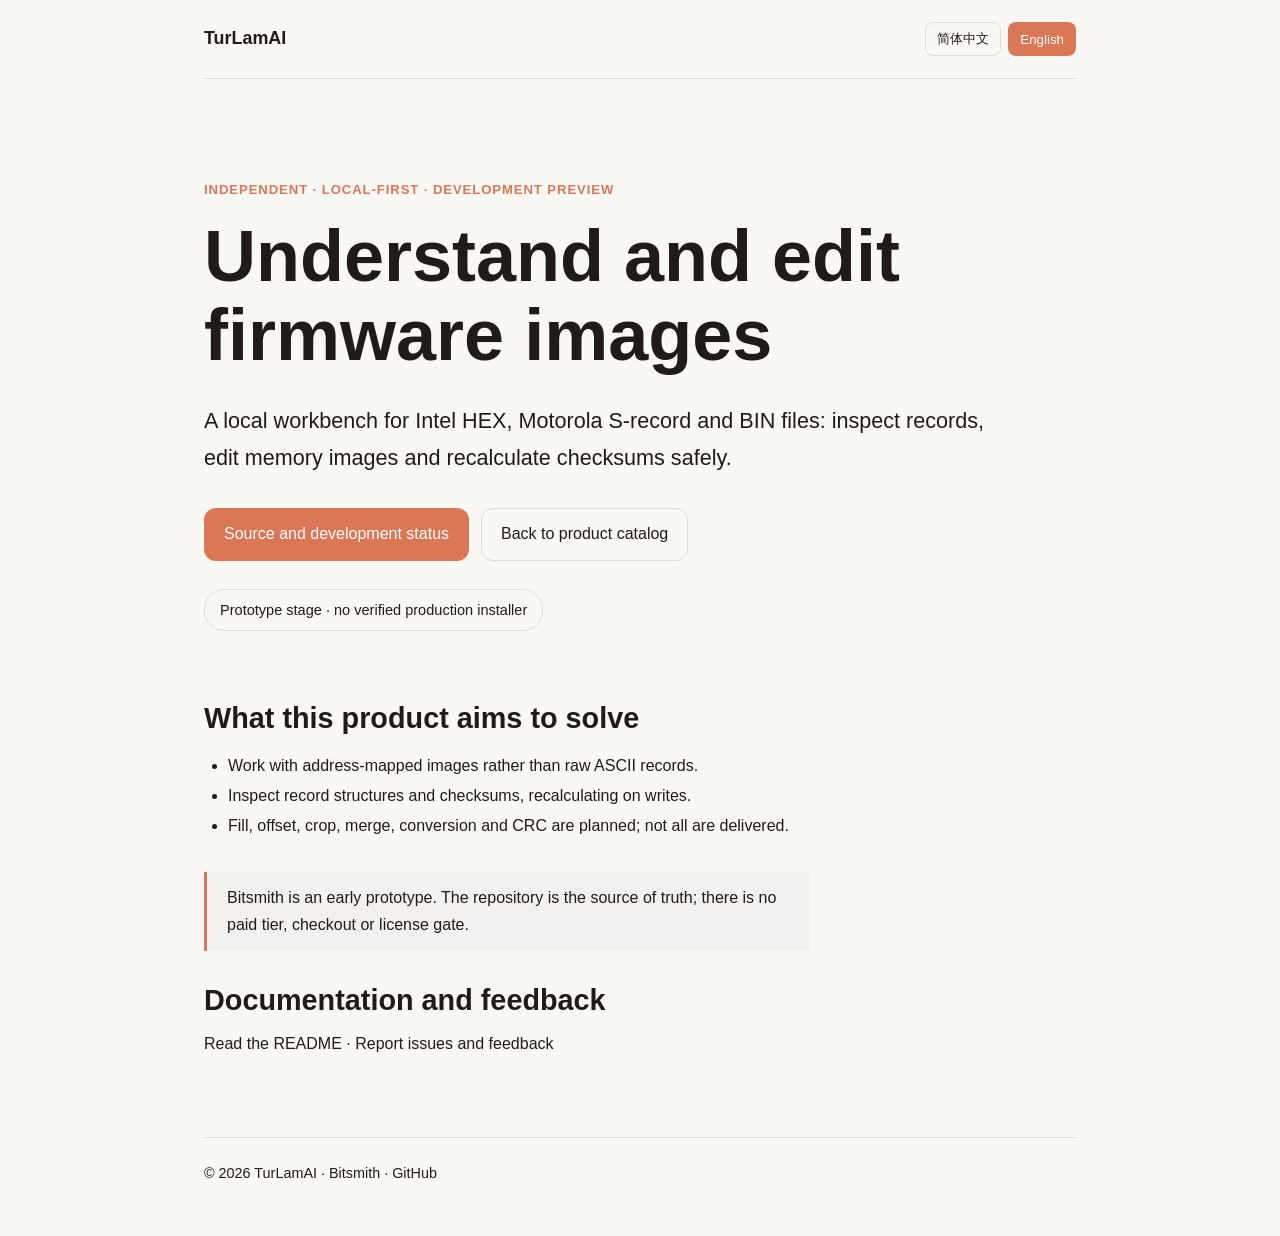
==== commit bd0a652a: "rename: Ingot product renamed to Bitsmith - products/ingot/ moved to products/bitsmith/ with brand, " ====
--- a/products/binlet/index.html
+++ b/products/binlet/index.html
@@ -3,18 +3,18 @@
 <head>
   <meta charset="utf-8">
   <meta name="viewport" content="width=device-width, initial-scale=1">
-  <title>Ingot — formerly Binlet</title>
-  <meta http-equiv="refresh" content="0; url=/products/ingot/">
+  <title>Bitsmith — formerly Binlet</title>
+  <meta http-equiv="refresh" content="0; url=/products/bitsmith/">
   <meta name="robots" content="noindex">
-  <link rel="canonical" href="https://jrtx.site/products/ingot/">
+  <link rel="canonical" href="https://jrtx.site/products/bitsmith/">
 </head>
 <body>
   <main>
-    <h1>Binlet 已更名为 Ingot</h1>
-    <p>Binlet has been renamed to Ingot. Visit
-      <a href="/products/ingot/">Ingot product homepage / 产品主页</a>.
+    <h1>Binlet 已更名为 Bitsmith</h1>
+    <p>Binlet has been renamed to Bitsmith. Visit
+      <a href="/products/bitsmith/">Bitsmith product homepage / 产品主页</a>.
     </p>
   </main>
-  <script>location.replace("/products/ingot/" + location.search + location.hash);</script>
+  <script>location.replace("/products/bitsmith/" + location.search + location.hash);</script>
 </body>
 </html>
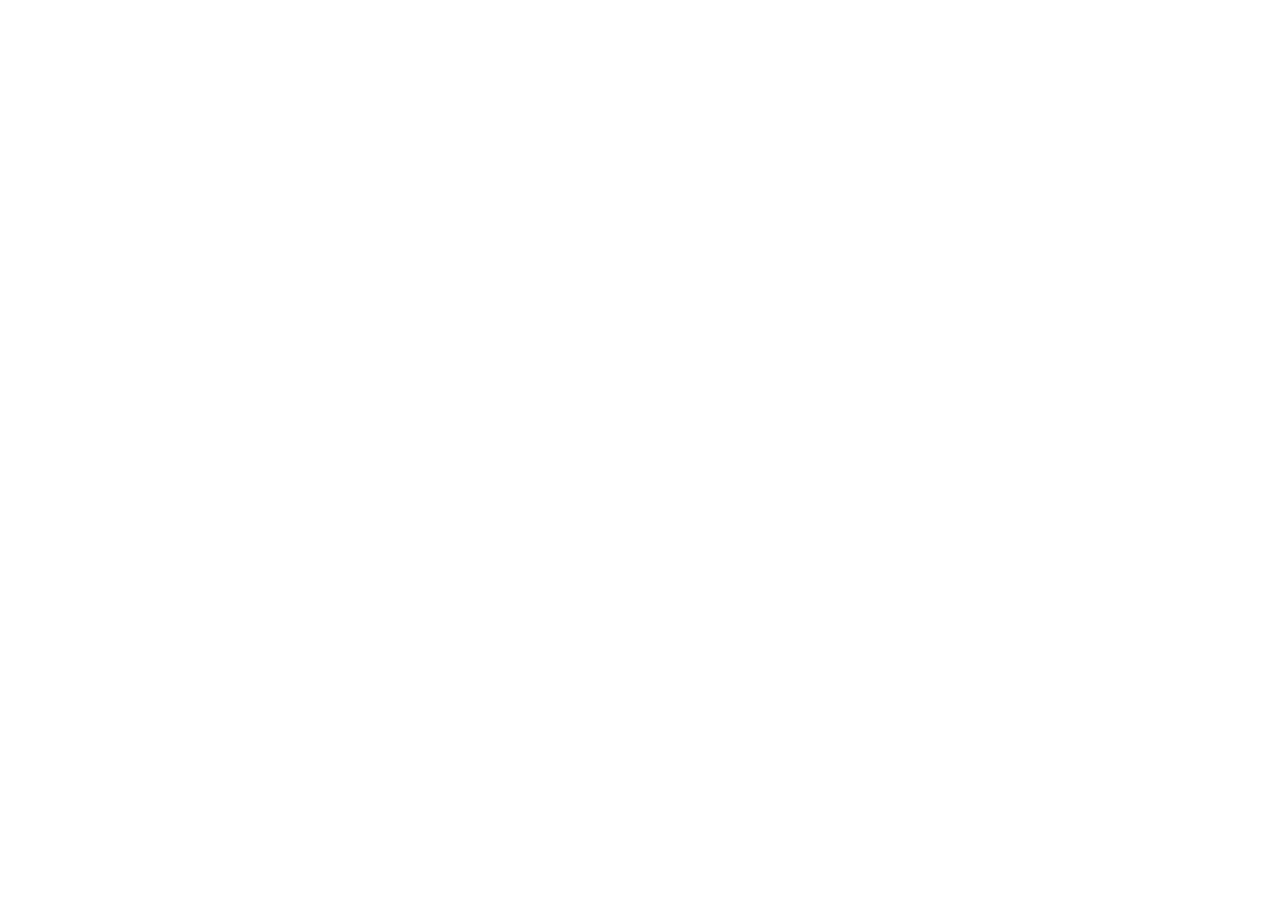
==== commit c1d7f1de: "portal: drop the lab group, move products home to subdomains - Lab group removed: Bitsmith joins Aut" ====
--- a/products/binlet/index.html
+++ b/products/binlet/index.html
@@ -3,18 +3,18 @@
 <head>
   <meta charset="utf-8">
   <meta name="viewport" content="width=device-width, initial-scale=1">
-  <title>Bitsmith — formerly Binlet</title>
-  <meta http-equiv="refresh" content="0; url=/products/bitsmith/">
+  <title>Bitsmith — product homepage</title>
+  <meta http-equiv="refresh" content="0; url=https://bitsmith.jrtx.site/">
   <meta name="robots" content="noindex">
-  <link rel="canonical" href="https://jrtx.site/products/bitsmith/">
+  <link rel="canonical" href="https://bitsmith.jrtx.site/">
 </head>
 <body>
   <main>
-    <h1>Binlet 已更名为 Bitsmith</h1>
-    <p>Binlet has been renamed to Bitsmith. Visit
-      <a href="/products/bitsmith/">Bitsmith product homepage / 产品主页</a>.
+    <h1>本产品现已更名为 Bitsmith</h1>
+    <p>This product is now Bitsmith. Visit
+      <a href="https://bitsmith.jrtx.site/">bitsmith.jrtx.site</a>.
     </p>
   </main>
-  <script>location.replace("/products/bitsmith/" + location.search + location.hash);</script>
+  <script>location.replace("https://bitsmith.jrtx.site/" + location.search + location.hash);</script>
 </body>
 </html>
